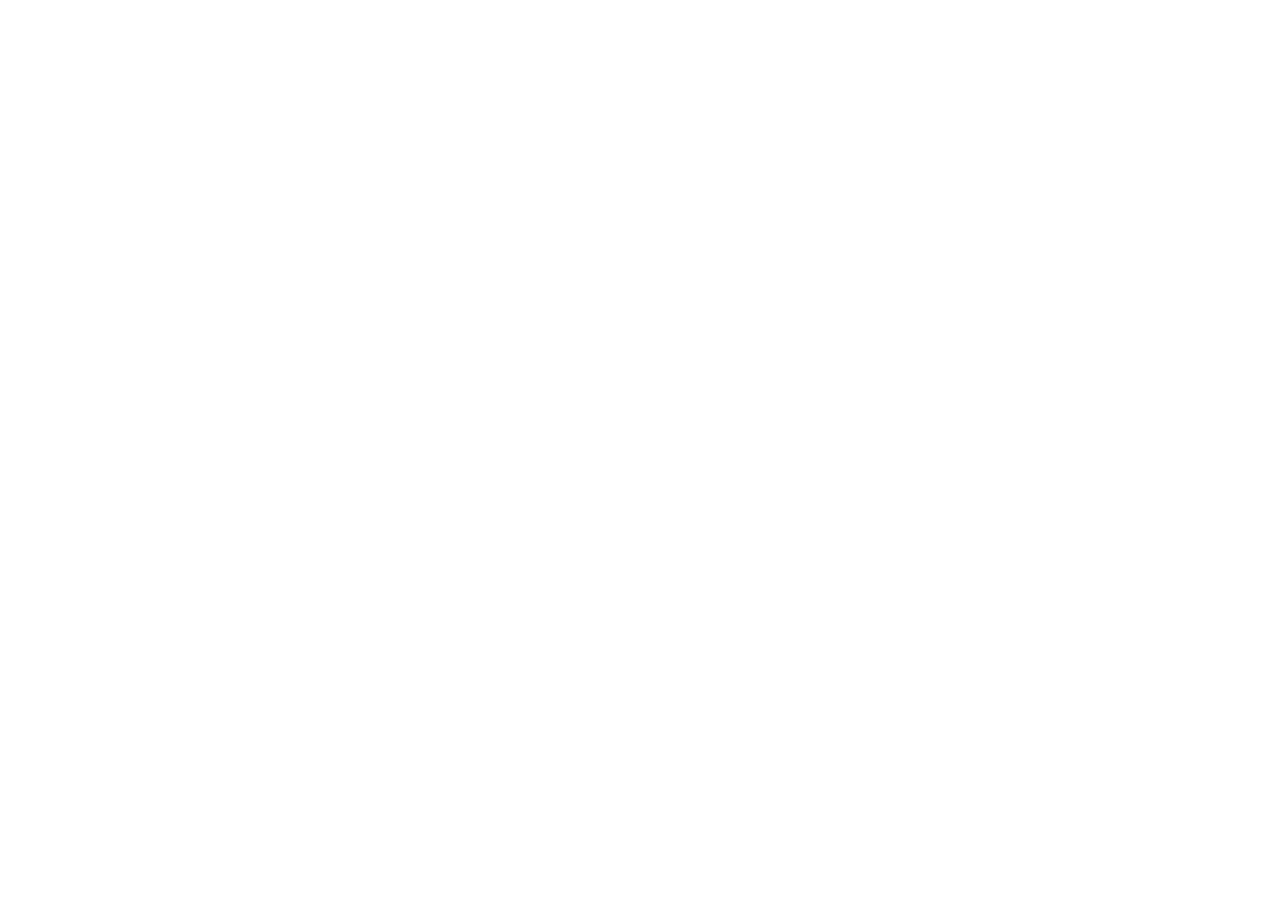
==== about.html @ 24767a9d "0" ====
<!DOCTYPE html>
<html lang="en">
<head>
    <meta charset="UTF-8">
    <meta name="viewport" content="width=device-width, initial-scale=1.0">
    <title>Cartoon Network | Home</title>
    <link rel="stylesheet" href="about.css">
</head>
<body>
    
</body>
</html>
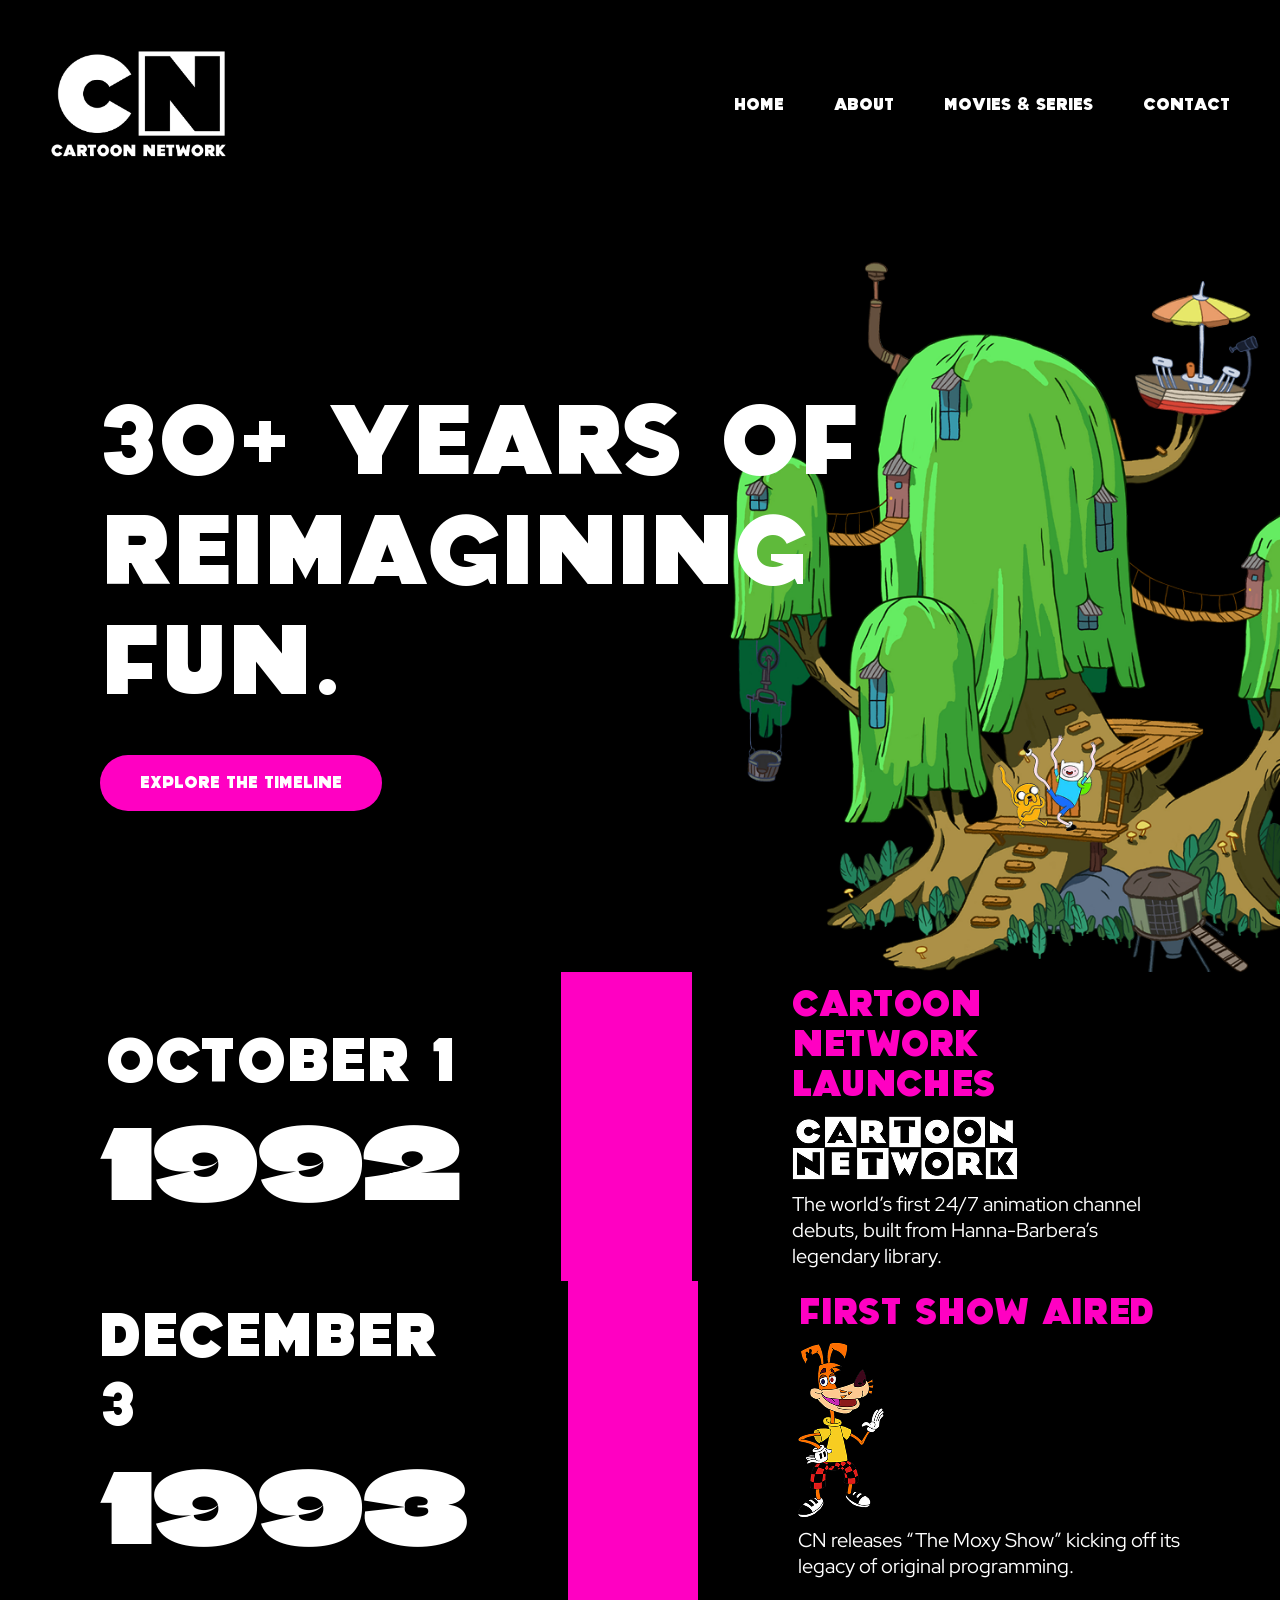
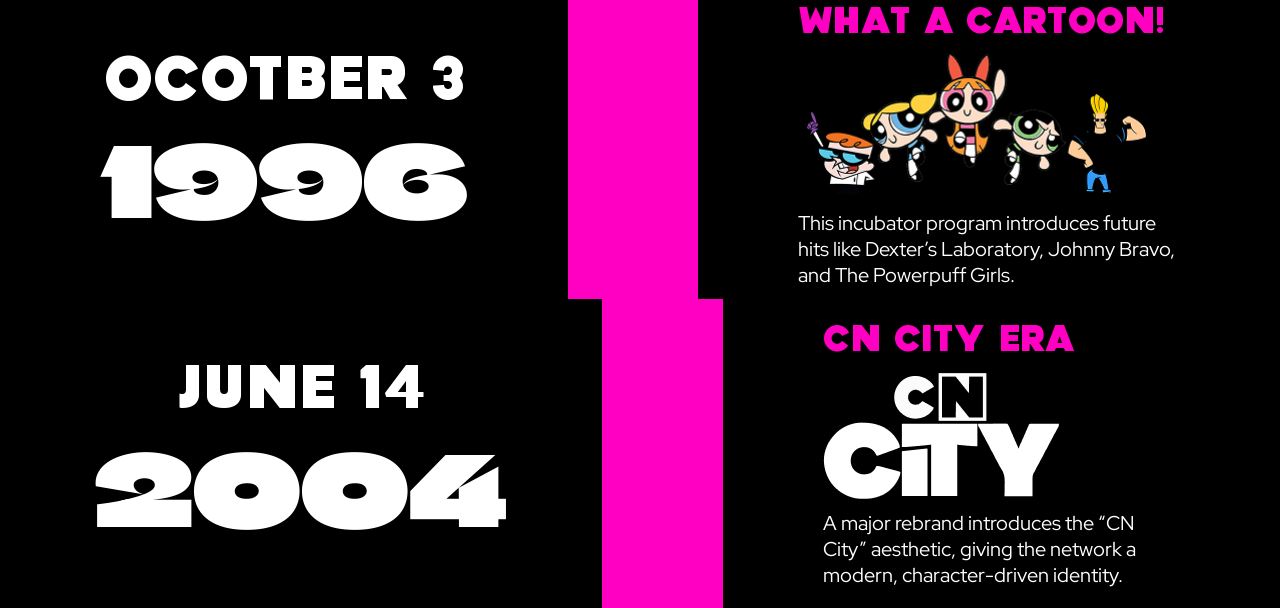
==== commit 5a691871: "latest" ====
--- a/about.html
+++ b/about.html
@@ -7,6 +7,32 @@
     <link rel="stylesheet" href="about.css">
 </head>
 <body>
-    
+    <header>
+        <img class="logo" src="assets/logo.png" alt="">
+        <nav>
+            <a href="index.html">Home</a>
+            <a href="about.html">About</a>
+            <a href="movies.html">Movies & series</a>
+            <a href="contact.html">Contact</a>
+        </nav>
+    </header>
+    <main>
+        <section id="hero">
+            <div class="heroText">
+                <p class="heroTitle">
+                    30+ Years of Reimagining Fun.
+                </p>
+                <a class="exploreBtn">Explore the timeline</a>
+            </div>
+            <img class="heroTree" src="assets/heroTree.png" alt="">
+        </section>
+
+        <section id="timeline">
+
+        </section>
+    </main>
+
+
+    <script src="aboutCode.js"></script>
 </body>
 </html>
--- a/about.css
+++ b/about.css
@@ -0,0 +1,174 @@
+:root{
+    --black: #000;
+    --white: #fff;
+    --pink: #FF00C2;
+    --blue: #00C2FF;
+    --yellow: #FAD400;
+    --mainFont: 'cartoon';
+    --secFont: 'red';
+    --yearFontFamily: 'climate';
+    --whiteTextHov: rgb(173, 173, 173);
+    --heroFont: 96px;
+    --bigFont:35px;
+    --midFont: 20px;
+    --normalFont: 16px;
+    --btnHover: #90006e;
+    --dayFont: 60px;
+    --yearFont:96px;
+}
+
+*{
+    margin: 0;
+    padding: 0;
+}
+
+@font-face {
+    font-family: 'cartoon';
+    src: url(fonts/Cartoon\ Slam.ttf);
+}
+
+@font-face {
+    font-family: 'red';
+    src: url(fonts/RedHatDisplay-VariableFont_wght.ttf);
+}
+
+@font-face {
+    font-family: 'climate';
+    src: url(fonts/ClimateCrisis-Regular-VariableFont_YEAR.ttf);
+}
+
+body{
+    font-family: var(--mainFont);
+    background-color: var(--black);
+}
+
+a{
+    text-decoration: none;
+    color: var(--white);
+    transition: all 200ms ease;
+}
+
+a:hover{
+    color: var(--whiteTextHov);
+}
+
+header{
+    display: flex;
+    padding: 50px;
+    align-items: center;
+    justify-content: space-between;
+}
+
+.logo{
+    width: 179px;
+}
+
+nav{
+    display: flex;
+    gap: 50px;
+}
+
+#hero{
+    position: relative;
+    padding: 180px 100px;
+}
+
+.heroText{
+    color: var(--white);
+    width: 958px;
+    position: relative;
+    z-index: 2;
+}
+
+.heroTitle{
+    font-size: var(--heroFont);
+    margin-bottom: 55px;
+}
+
+.exploreBtn{
+    padding: 20px 40px;
+    background-color: var(--pink);
+    font-size: var(--normalFont);
+    border-radius: 114px;
+    position: relative;
+    cursor: pointer;
+}
+
+.exploreBtn:hover{
+    background-color: var(--btnHover);
+    color: var(--white) ;
+}
+
+.heroTree{
+    position: absolute;
+    top: 0;
+    right: 0;
+    height: 100%;
+}
+
+#timeline{
+    padding: 0 100px;
+}
+
+.tlContent{
+    color: var(--white);
+    display: flex;
+    align-items: center;
+}
+
+.tlDate{
+    display: flex;
+    flex-direction: column;
+    align-items: center;
+    width: 402px;
+}
+
+.day{
+    font-size: var(--dayFont);
+}
+
+.year{
+    font-size: var(--yearFont);
+    font-family: var(--yearFontFamily);
+}
+
+.tlText{
+    display: flex;
+    flex-direction: column;
+    gap: 10px;
+    width: 531px;
+    
+}
+
+.tlImg1{
+    width: 226px;
+}
+
+.tlImg2{
+    width: 86px;
+}
+
+.tlImg3{
+    width: 364px;
+}
+
+.tlImg4{
+    width: 238px;
+}
+
+.tlBlock{
+    width: 180px;
+    height: 309px;
+    background-color: var(--pink);
+    margin: 0 100px;
+}
+
+.tlTitle{
+    color: var(--pink);
+    font-size: var(--bigFont);
+}
+
+.tlSub{
+    font-family: var(--secFont);
+    font-size: var(--midFont);
+}
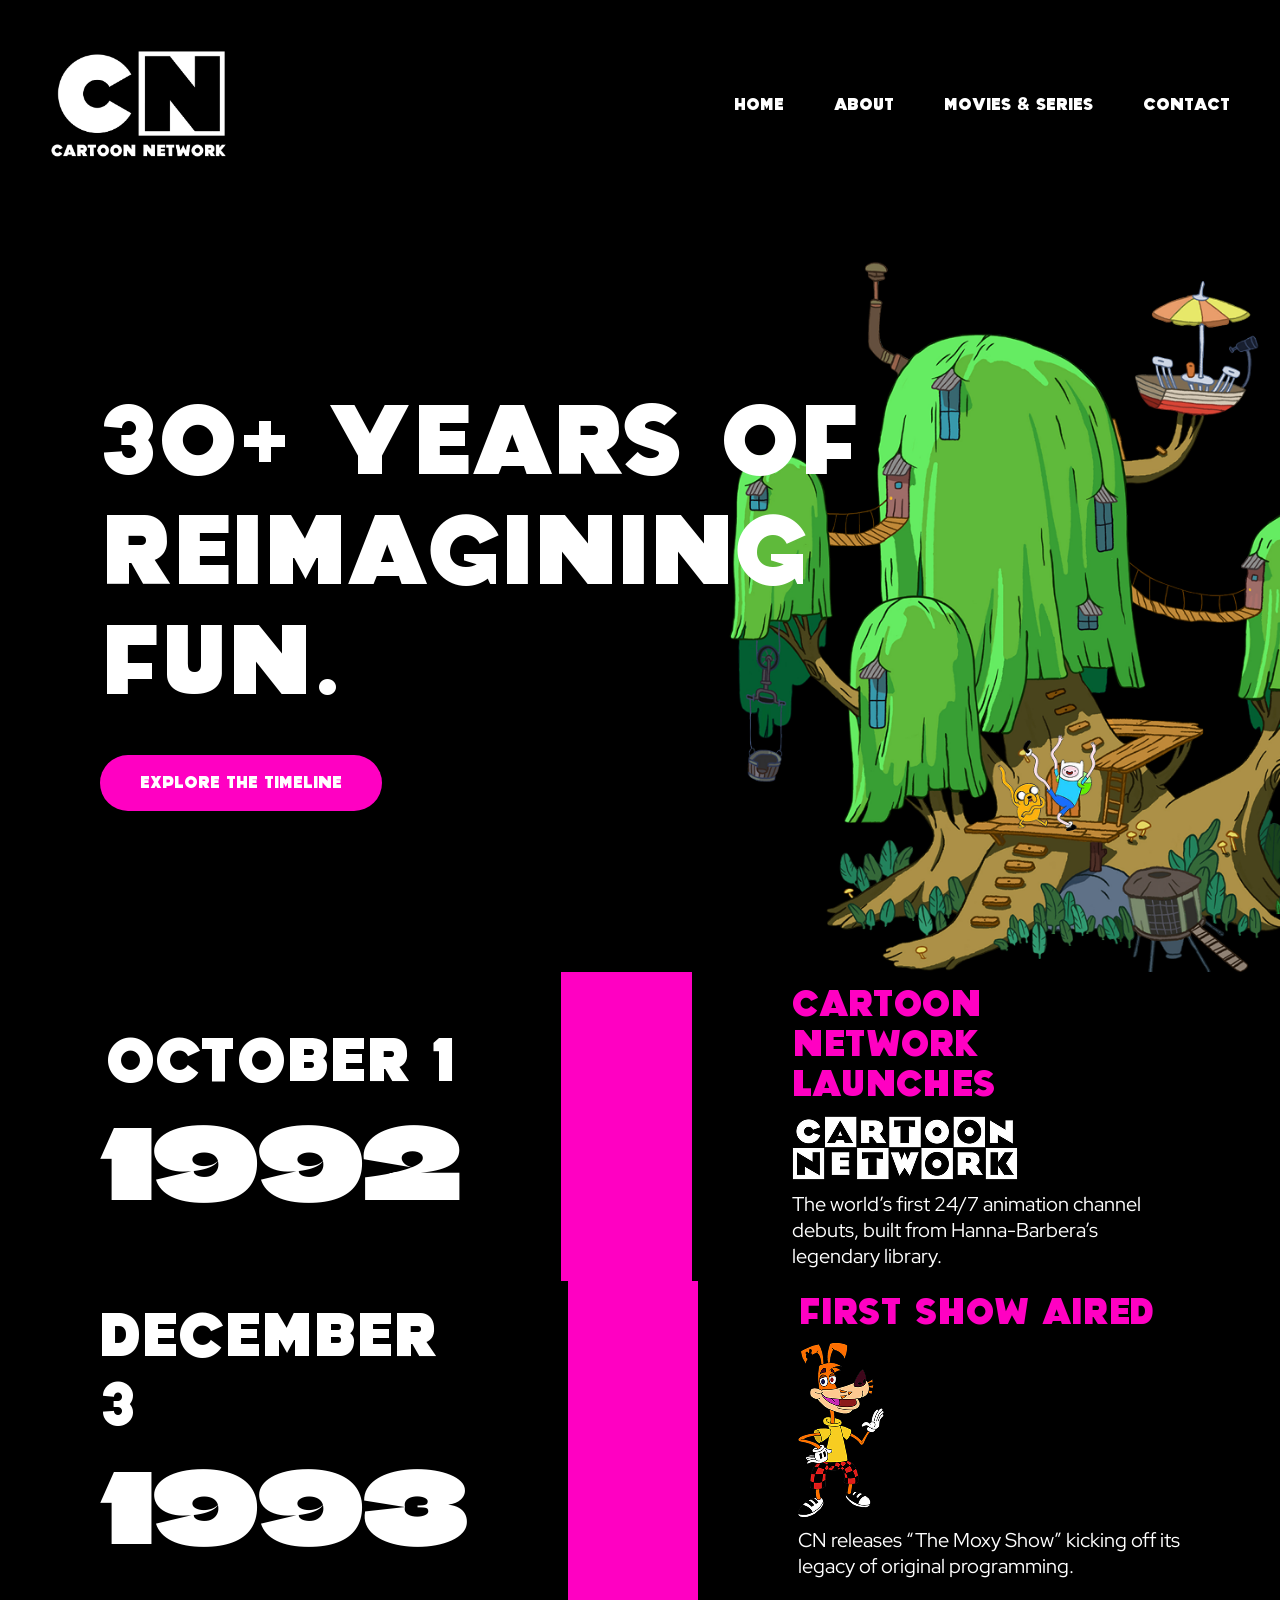
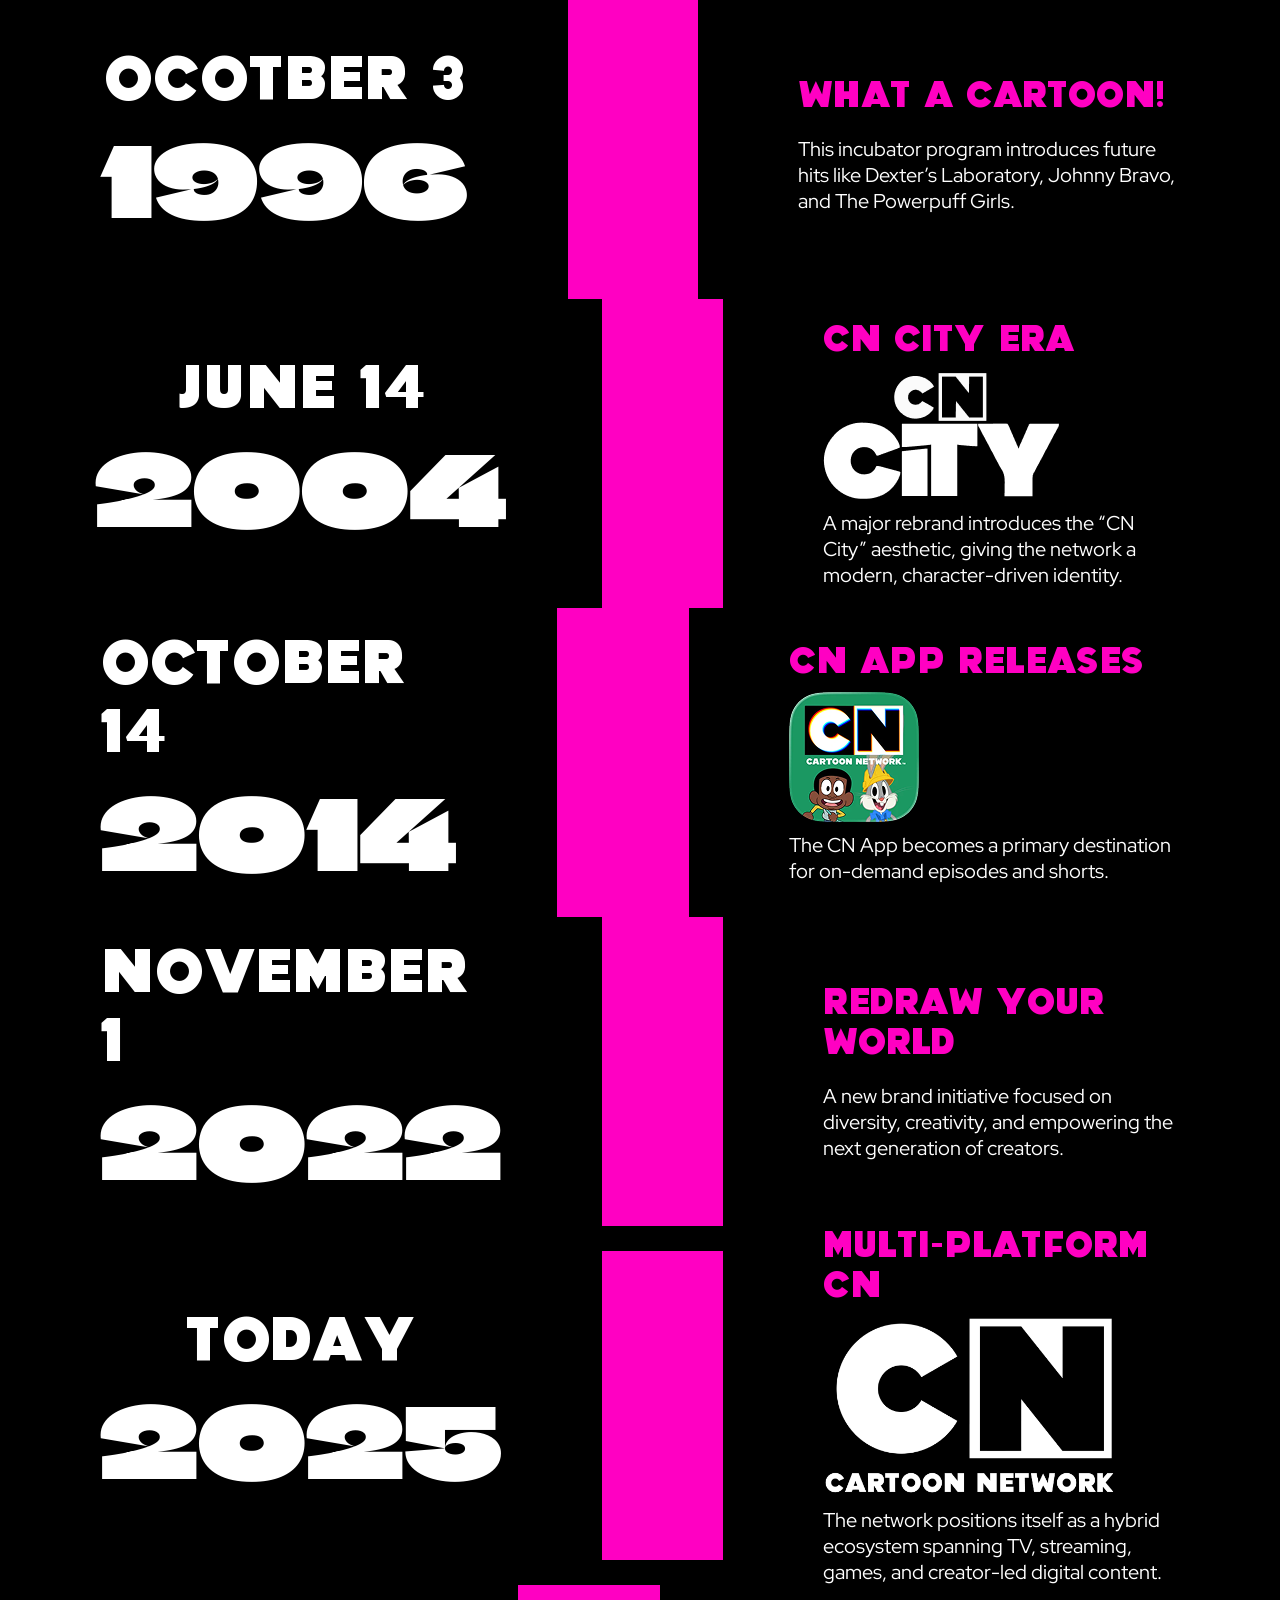
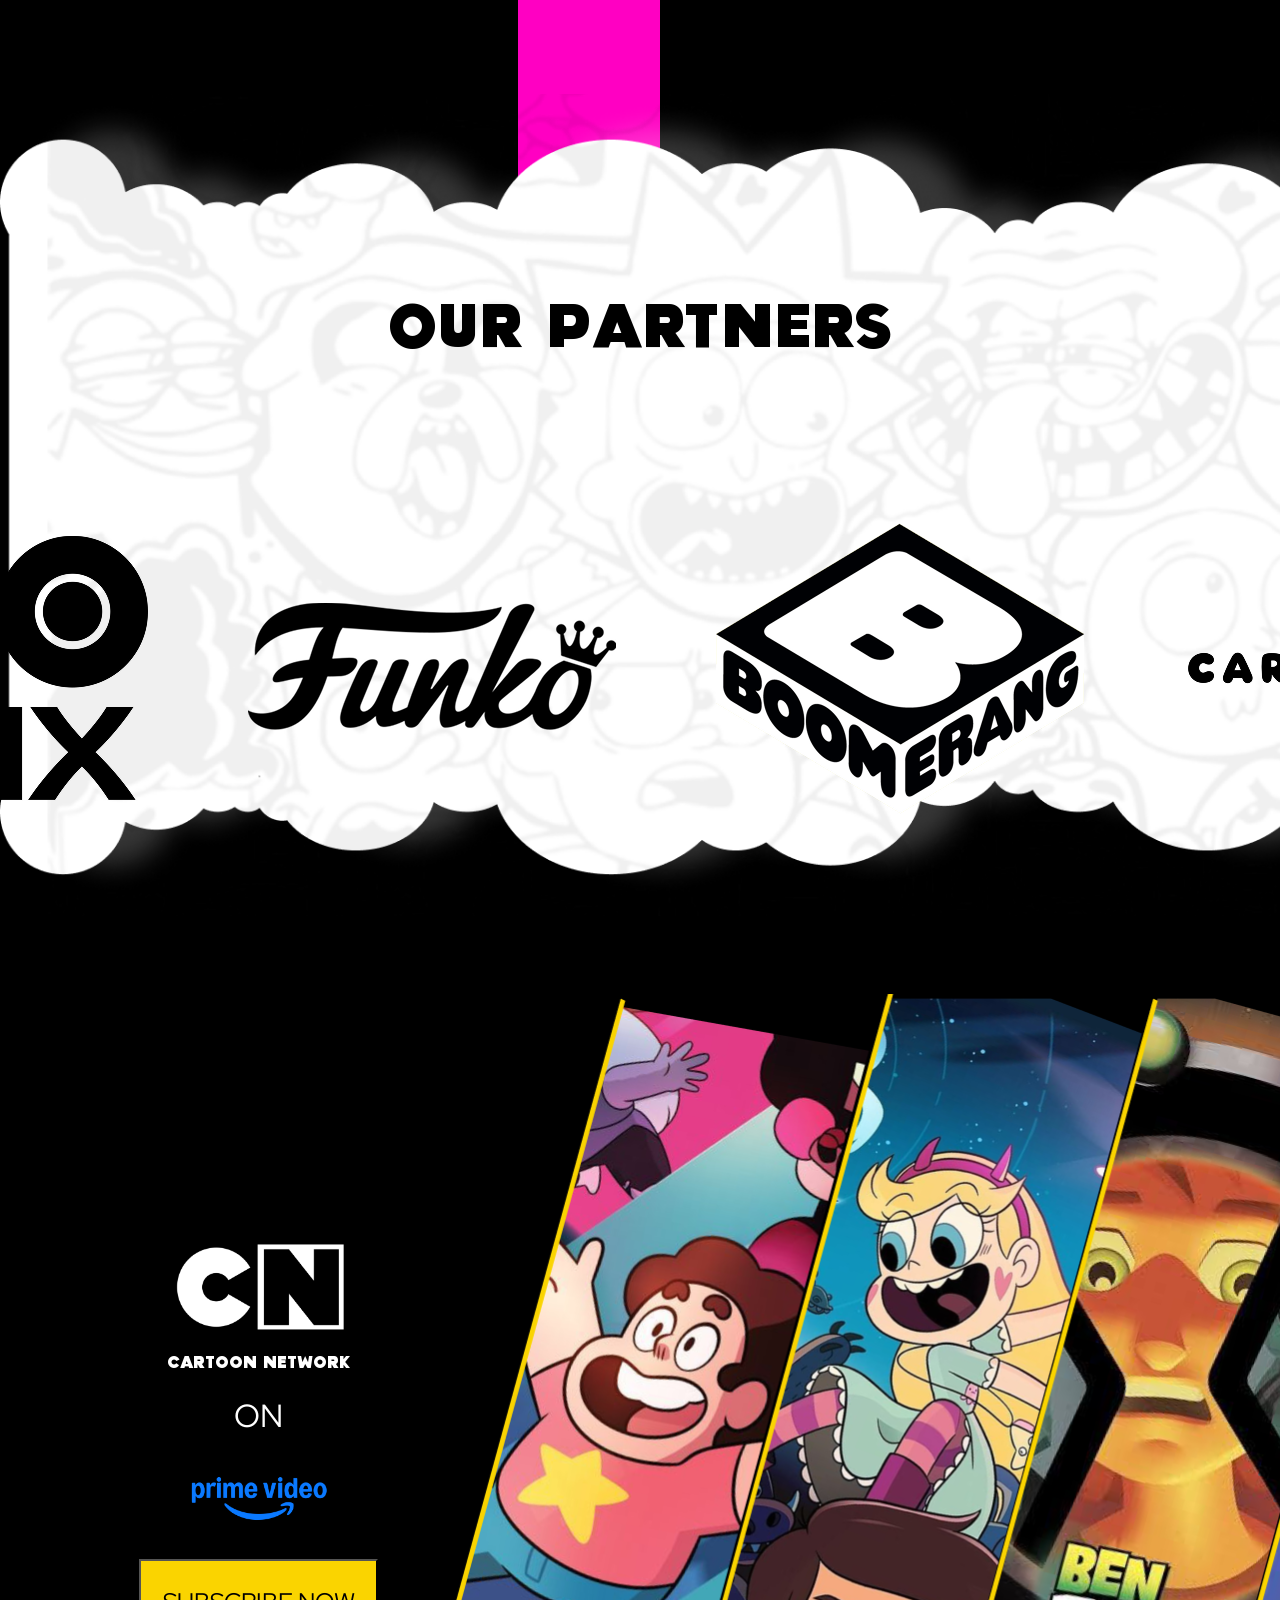
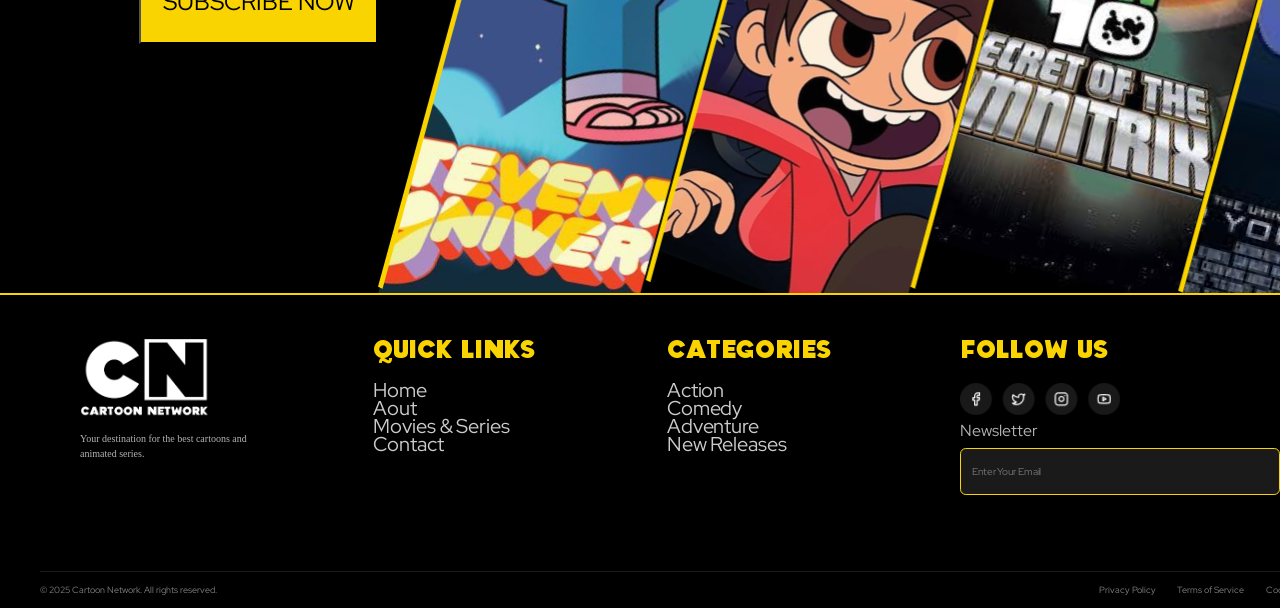
==== commit 523eaa84: "final push" ====
--- a/about.html
+++ b/about.html
@@ -22,7 +22,7 @@
                 <p class="heroTitle">
                     30+ Years of Reimagining Fun.
                 </p>
-                <a class="exploreBtn">Explore the timeline</a>
+                <a href="#timeline" class="exploreBtn">Explore the timeline</a>
             </div>
             <img class="heroTree" src="assets/heroTree.png" alt="">
         </section>
@@ -30,8 +30,84 @@
         <section id="timeline">
 
         </section>
+
+        <section id="partners">
+            <img class="partnersBg" src="assets/partnerBg.png" alt="">
+            <p class="partTitle">
+               Our Partners 
+            </p>
+            <div class="partImgs">
+                <img src="assets/partners/1.png" alt="">
+                <img src="assets/partners/2.png" alt="">
+                <img src="assets/partners/3.png" alt="">
+                <img src="assets/partners/4.png" alt="">
+                <img src="assets/partners/5.png" alt="">
+                <img src="assets/partners/6.png" alt="">
+                 <img src="assets/partners/1.png" alt="">
+                <img src="assets/partners/2.png" alt="">
+                <img src="assets/partners/3.png" alt="">
+                <img src="assets/partners/4.png" alt="">
+                <img src="assets/partners/5.png" alt="">
+            </div>
+        </section>
+
+        <section class="s4">
+            <div class="s4d1">
+                <div class="logo4"></div>  
+                <h2 class="logodes">Cartoon Network</h2>  
+                <h2 class="on">ON</h2>       
+                <div class="prime"></div>
+                <button class="subscribe">SUBSCRIBE NOW</button>
+            </div>
+
+            <div class="maskimages"></div>
+        </section>
     </main>
+    <footer>
+        <div class="fdiv">
+            <div class="fd1">
+                <div class="flogo"></div>  
+                <p class="des1">Your destination for the best cartoons and animated series.</p>  
+            </div>
 
+            <div class="fd2">
+                <h4>Quick Links</h4>
+                <ul class="links">
+                <li><a href="#">Home</a></li>
+                <li><a href="#">Aout</a></li>
+                <li><a href="#">Movies & Series</a></li>
+                <li><a href="#">Contact</a></li>
+                </ul>
+            </div>
+
+            <div class="fd3">
+                <h4>Categories</h4>
+                <ul class="links">
+                <li><a href="#">Action</a></li>
+                <li><a href="#">Comedy</a></li>
+                <li><a href="#">Adventure</a></li>
+                <li><a href="#">New Releases</a></li>
+                </ul>
+            </div>
+
+            <div class="fd4">
+                <h4>FOLLOW US</h4>
+                <div class="socialmedia"></div>
+                <h2 class="newsteller">Newsletter</h2>
+                <div class="emailbt">Enter Your Email</div>
+            
+            </div>
+        </div>
+        <div class="fdiv2">
+            <h6>© 2025 Cartoon Network. All rights reserved.</h6>
+            <div class="fdiv3">
+                <h6>Privacy Policy</h6>
+                <h6>Terms of Service</h6>
+                <h6>Cookie Policy</h6>
+            </div>
+
+        </div>
+    </footer>
 
     <script src="aboutCode.js"></script>
 </body>
--- a/about.css
+++ b/about.css
@@ -22,6 +22,10 @@
     padding: 0;
 }
 
+html{
+    scroll-behavior: smooth;
+}
+
 @font-face {
     font-family: 'cartoon';
     src: url(fonts/Cartoon\ Slam.ttf);
@@ -37,9 +41,20 @@
     src: url(fonts/ClimateCrisis-Regular-VariableFont_YEAR.ttf);
 }
 
+@keyframes partAnim {
+    from{
+        transform: translateX(0);
+    }
+
+    to{
+        transform: translateX(-2560px);
+    }
+}
+
 body{
     font-family: var(--mainFont);
     background-color: var(--black);
+    overflow-x: hidden;
 }
 
 a{
@@ -156,6 +171,18 @@
     width: 238px;
 }
 
+.tlImg5{
+    width: 130px;
+}
+
+.tlImg6{
+    width: 318px;
+}
+
+.tlImg7{
+    width: 296px;
+}
+
 .tlBlock{
     width: 180px;
     height: 309px;
@@ -171,4 +198,283 @@
 .tlSub{
     font-family: var(--secFont);
     font-size: var(--midFont);
+}
+
+#partners{
+    position: relative;
+    margin-top: -200px;
+    height: 100vh;
+    padding: 200px 0 300px 0;
+    box-sizing: border-box;
+    width: 100vw;
+}
+
+.partnersBg{
+    position: absolute;
+    width: 120%;
+    top: 0;
+    left: 0;
+    z-index: 0;
+}
+
+.partTitle{
+    font-size: var(--dayFont);
+    position: relative;
+    z-index: 2;
+    text-align: center;
+}
+
+.partImgs{
+    position: absolute;
+    z-index: 2;
+    display: flex;
+    gap: 100px;
+    align-items: center;
+    margin-top: 160px;
+    animation: partAnim 20s linear forwards infinite ;
+    overflow-x: hidden;
+}
+
+
+
+
+
+
+
+
+.s4{
+    width: 1440px;
+    height: 899px;
+    flex-shrink: 0;
+    background-color: #000000;
+    display: flex;
+    align-items: center;
+    z-index: -100;
+    overflow: hidden;
+    margin: 0 auto;
+}
+.s4d1{
+    width: 239px;
+    height: 400.916px;
+    flex-shrink: 0;
+    margin-left: 139px;
+    display: flex;
+    flex-direction: column;
+    justify-content: space-between;
+    align-items: center;
+
+}
+.logo4{
+    width: 179px;
+height: 89.5px;
+flex-shrink: 0;
+aspect-ratio: 179.00/89.50;
+background-image: url(assets/logo.png);
+background-size: cover;
+}
+.logodes{
+    color: var(--white);
+font-size: 16px;
+font-style: normal;
+font-weight: 400;
+line-height: normal;
+}
+.on{
+    color: #FFF;
+font-family: 'red';
+font-size: 32px;
+font-style: normal;
+font-weight: 400;
+line-height: normal;
+}
+.prime{
+    width: 140px;
+height: 79px;
+flex-shrink: 0;
+aspect-ratio: 140/79;
+background-image: url(assets/prime.png);
+background-size: cover;
+}
+.subscribe{
+    display: flex;
+width: 239px;
+height: 84.916px;
+padding: 13px 15px;
+justify-content: center;
+align-items: center;
+gap: 10px;
+flex-shrink: 0;
+background-color: var(--yellow);
+color: var(--black);
+font-family: 'red';
+font-size: 24px;
+font-style: normal;
+font-weight: 400;
+line-height: normal;
+transition: all 0.3s ease;
+}
+.subscribe:hover{
+    background-color: var(--blue);
+    color: var(--white);
+}
+.maskimages{
+    width: 1579.295px;
+    height: 903.269px;
+    flex-shrink: 0;
+    background-image: url(assets/maskimagesss.png);
+    background-size: contain;
+}
+footer{
+    display: flex;
+width: 100%;
+padding: 2.162px 40px 0 40px;
+flex-direction: column;
+align-items: flex-start;
+flex-shrink: 0;
+background-color: var(--black);
+    display: flex;
+z-index: -200;
+justify-content: center;
+align-items: center;
+border-top: 2.162px solid #FAD400;
+margin: 0 auto;
+}
+.fdiv {
+  display: grid;
+  grid-template-columns: repeat(4, 1fr); 
+  gap: 40px;
+  padding: 40px;
+  color: white;
+}
+
+.fd1 {
+  grid-column: 1 / span 1; 
+  display: flex;
+  flex-direction: column;
+  gap: 14px;
+}
+
+.fd2 {
+  grid-column: 2 / span 1;
+  display: flex;
+  flex-direction: column;
+  gap: 10px;
+}
+
+.flogo {
+  width: 130px;
+  height: 80px;
+  background: url(assets/logo.png) no-repeat center / contain;
+}
+
+.des1 {
+  color: rgba(255, 255, 255, 0.7);
+  font-family: 'in';
+  font-size: 10px;
+  line-height: 15px;
+  width: 196.036px;
+flex-shrink: 0;
+}
+
+/* Headings */
+h4 {
+  color: var(--yellow);
+  font-size: 24px;
+  font-weight: 400;
+  margin-bottom: 8px;
+}
+
+/* Links list */
+.links {
+  list-style: none;
+  padding: 0;
+  margin: 0;
+}
+
+.links li a {
+  color: rgba(255, 255, 255, 0.8);
+  text-decoration: none;
+  font-size: 14px;
+  transition: 0.3s;
+  color: rgba(255, 255, 255, 0.80);
+font-family: var(--secFont);
+font-size: 20px;
+font-style: normal;
+font-weight: 400;
+line-height: 15.135px; 
+letter-spacing: -0.108px;
+}
+
+.links li a:hover {
+  color: white;
+}
+.fd3 {
+  grid-column: 3 / span 1; 
+  display: flex;
+  flex-direction: column;
+  gap: 10px;
+}
+.fd4 {
+  grid-column: 4 / span 1; 
+  display: flex;
+  flex-direction: column;
+  gap: 10px;
+}
+.socialmedia{
+    width: 159.279px;
+    height: 31.712px;
+    background-image: url(assets/sm.png);
+    background-size: contain;
+    background-repeat: no-repeat;
+}
+.newsteller{
+    color: rgba(255, 255, 255, 0.70);
+font-family: var(--secFont);
+font-size: 16px;
+font-style: normal;
+font-weight: 400;
+line-height: 12.973px; 
+}
+.emailbt{
+    display: flex;
+    height: 30.991px;
+    width: 296.15px;
+    padding: 7.207px 10.811px;
+    align-items: center;
+    flex-shrink: 0;
+    align-self: stretch;
+    border-radius: 5.766px;
+    border: 0.721px solid #FAD400;
+    background: rgba(255, 255, 255, 0.10);
+    color: rgba(255, 255, 255, 0.40);
+    font-family: var(--secFont);
+    font-size: 10.09px;
+    font-style: normal;
+    font-weight: 400;
+    line-height: normal;
+    letter-spacing: -0.108px;
+}
+.fdiv2{
+    display: flex;
+height: 35.315px;
+justify-content: space-between;
+align-items: center;
+flex-shrink: 0;
+align-self: stretch;
+border-top: 0.721px solid rgba(255, 255, 255, 0.10);
+margin-top: 36px;
+}
+h6{
+    color: rgba(255, 255, 255, 0.50);
+font-family: var(--secFont);
+font-size: 8.649px;
+font-style: normal;
+font-weight: 400;
+line-height: 12.973px; /* 150% */
+}
+.fdiv3{
+    display: flex;
+height: 12.973px;
+align-items: flex-start;
+gap: 21.622px;
 }
